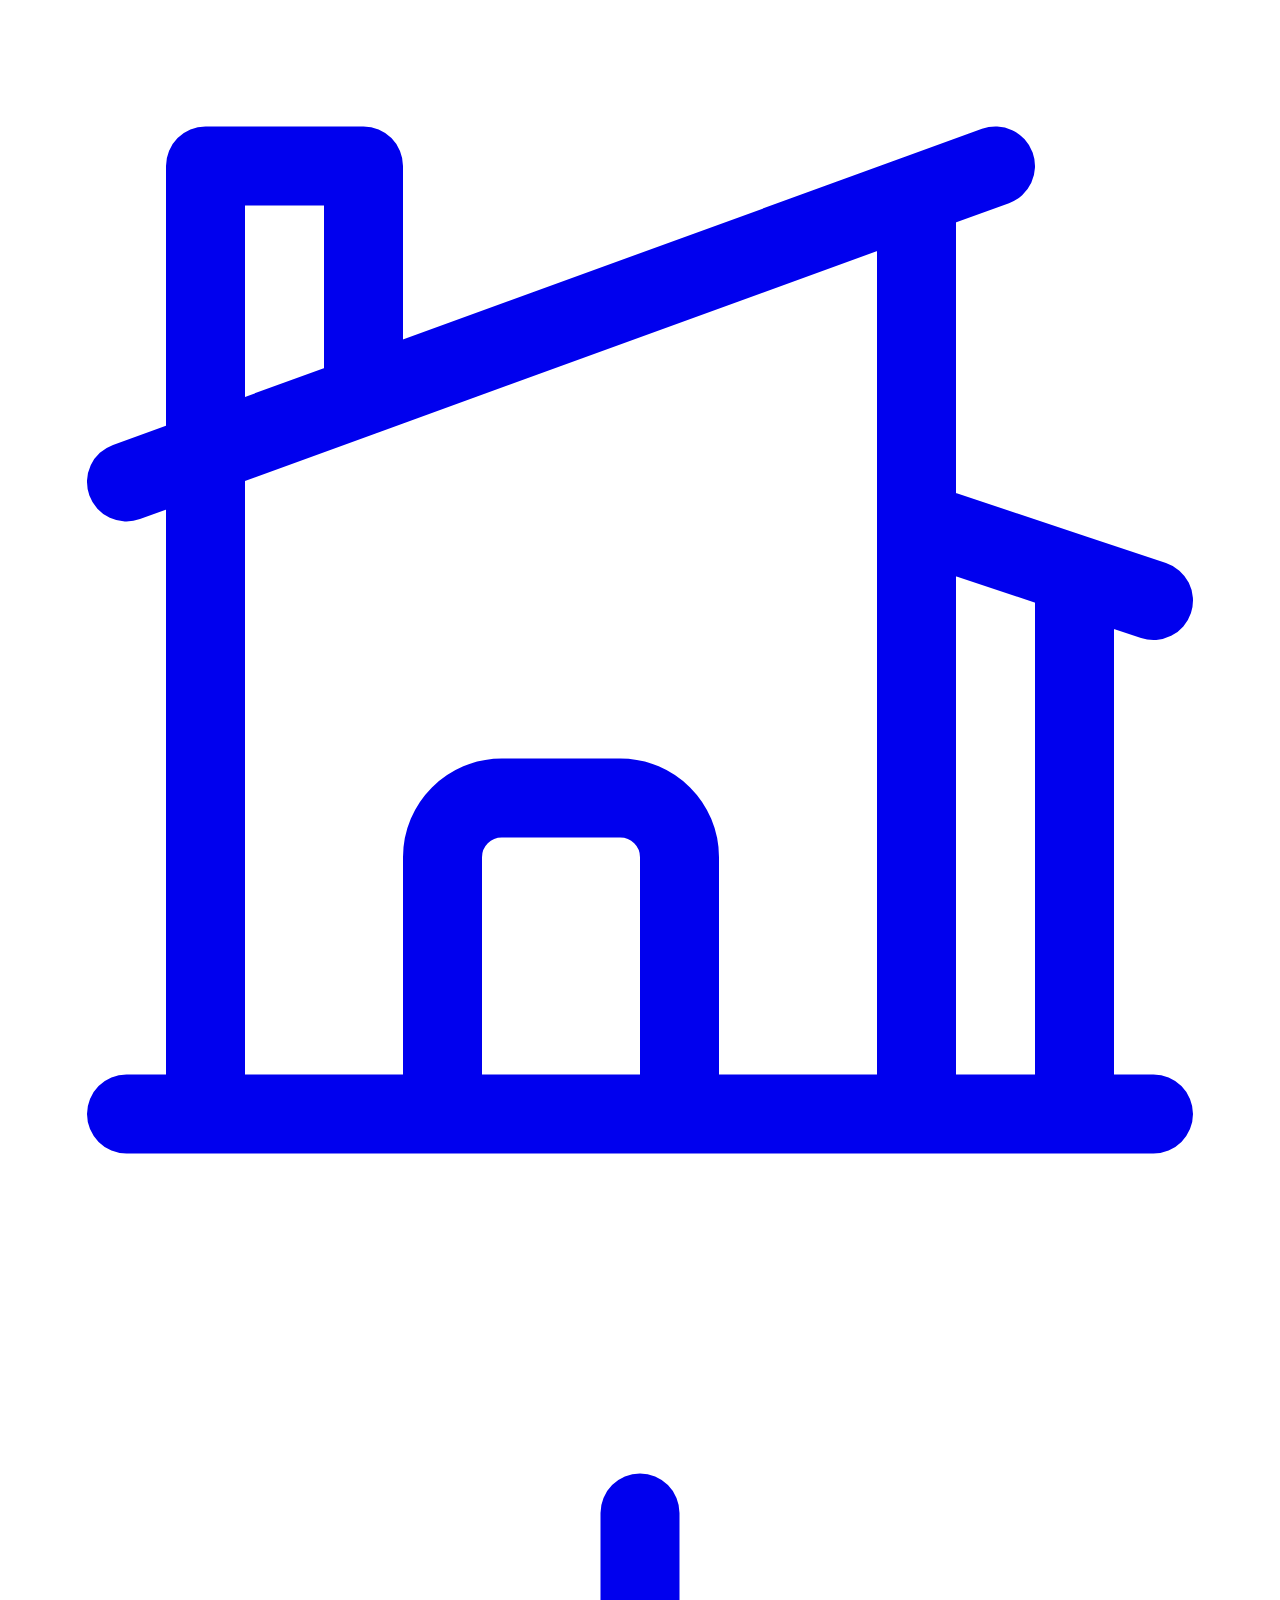
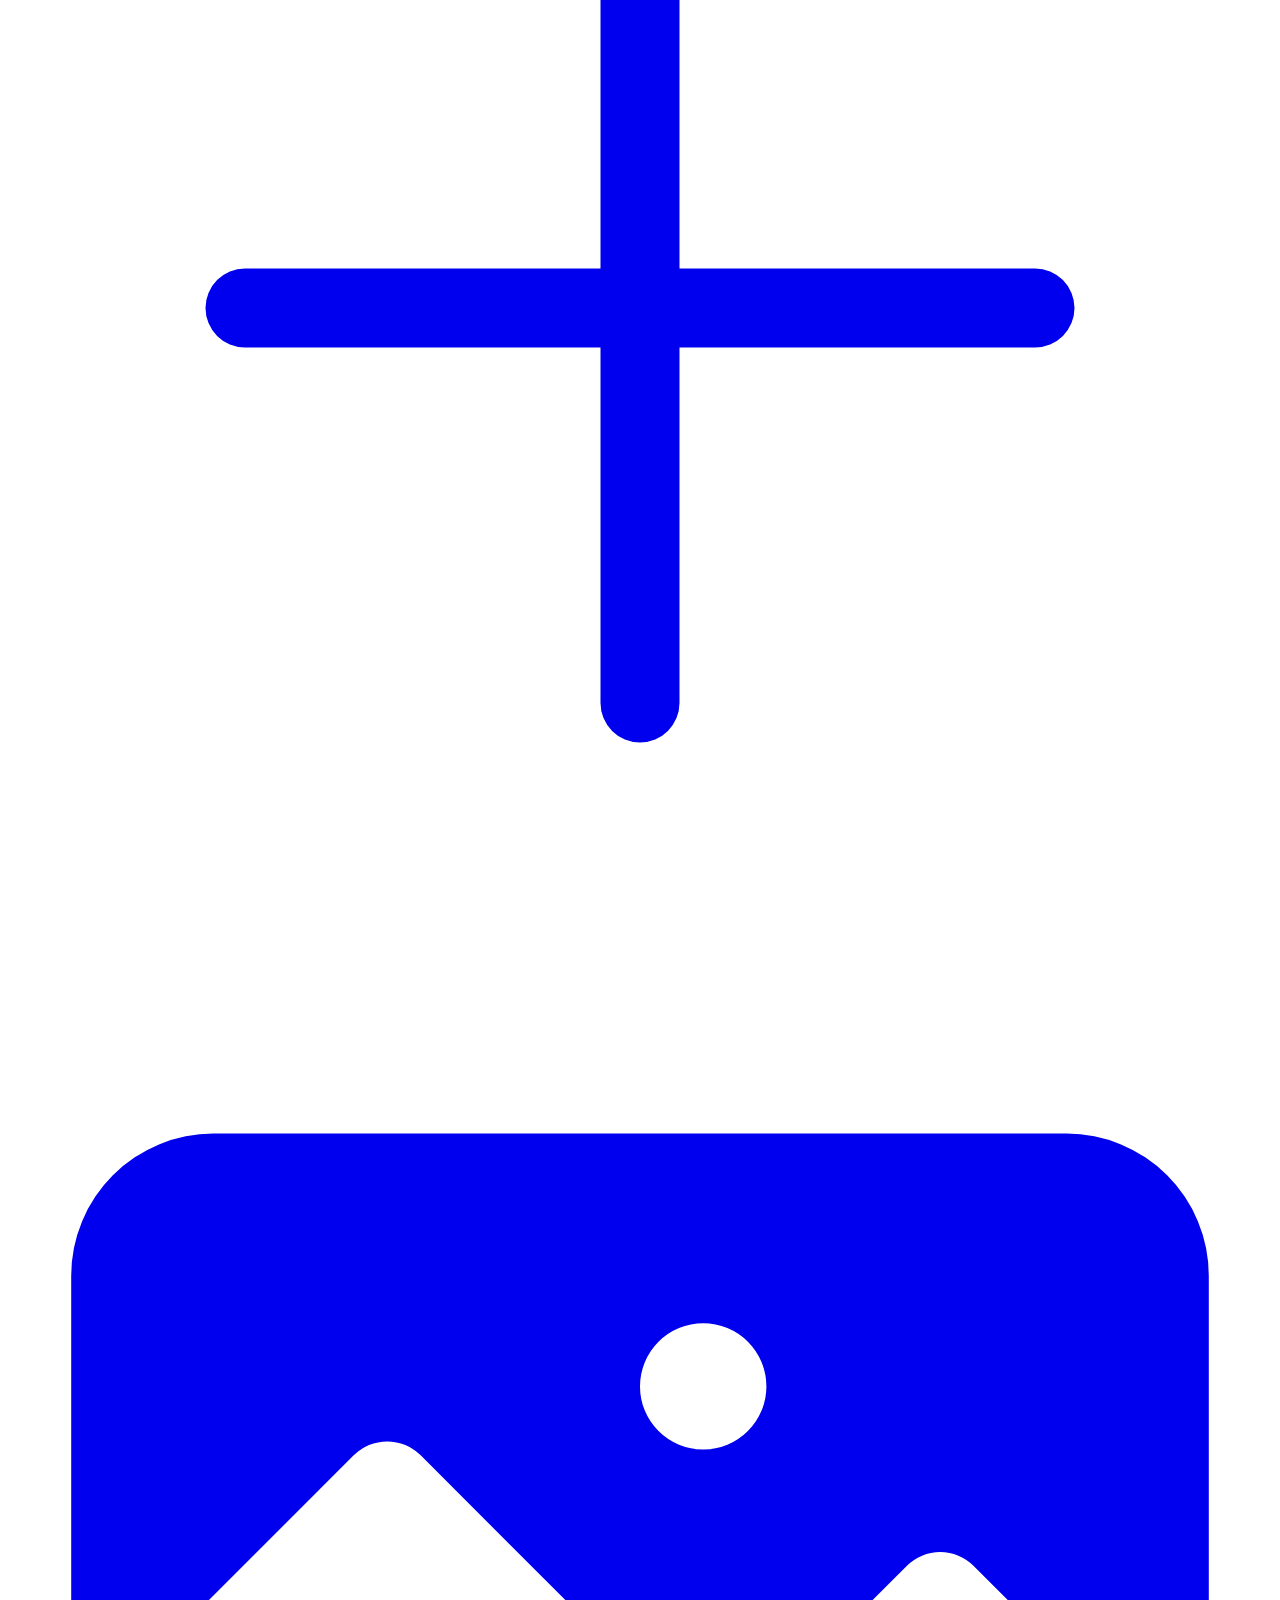
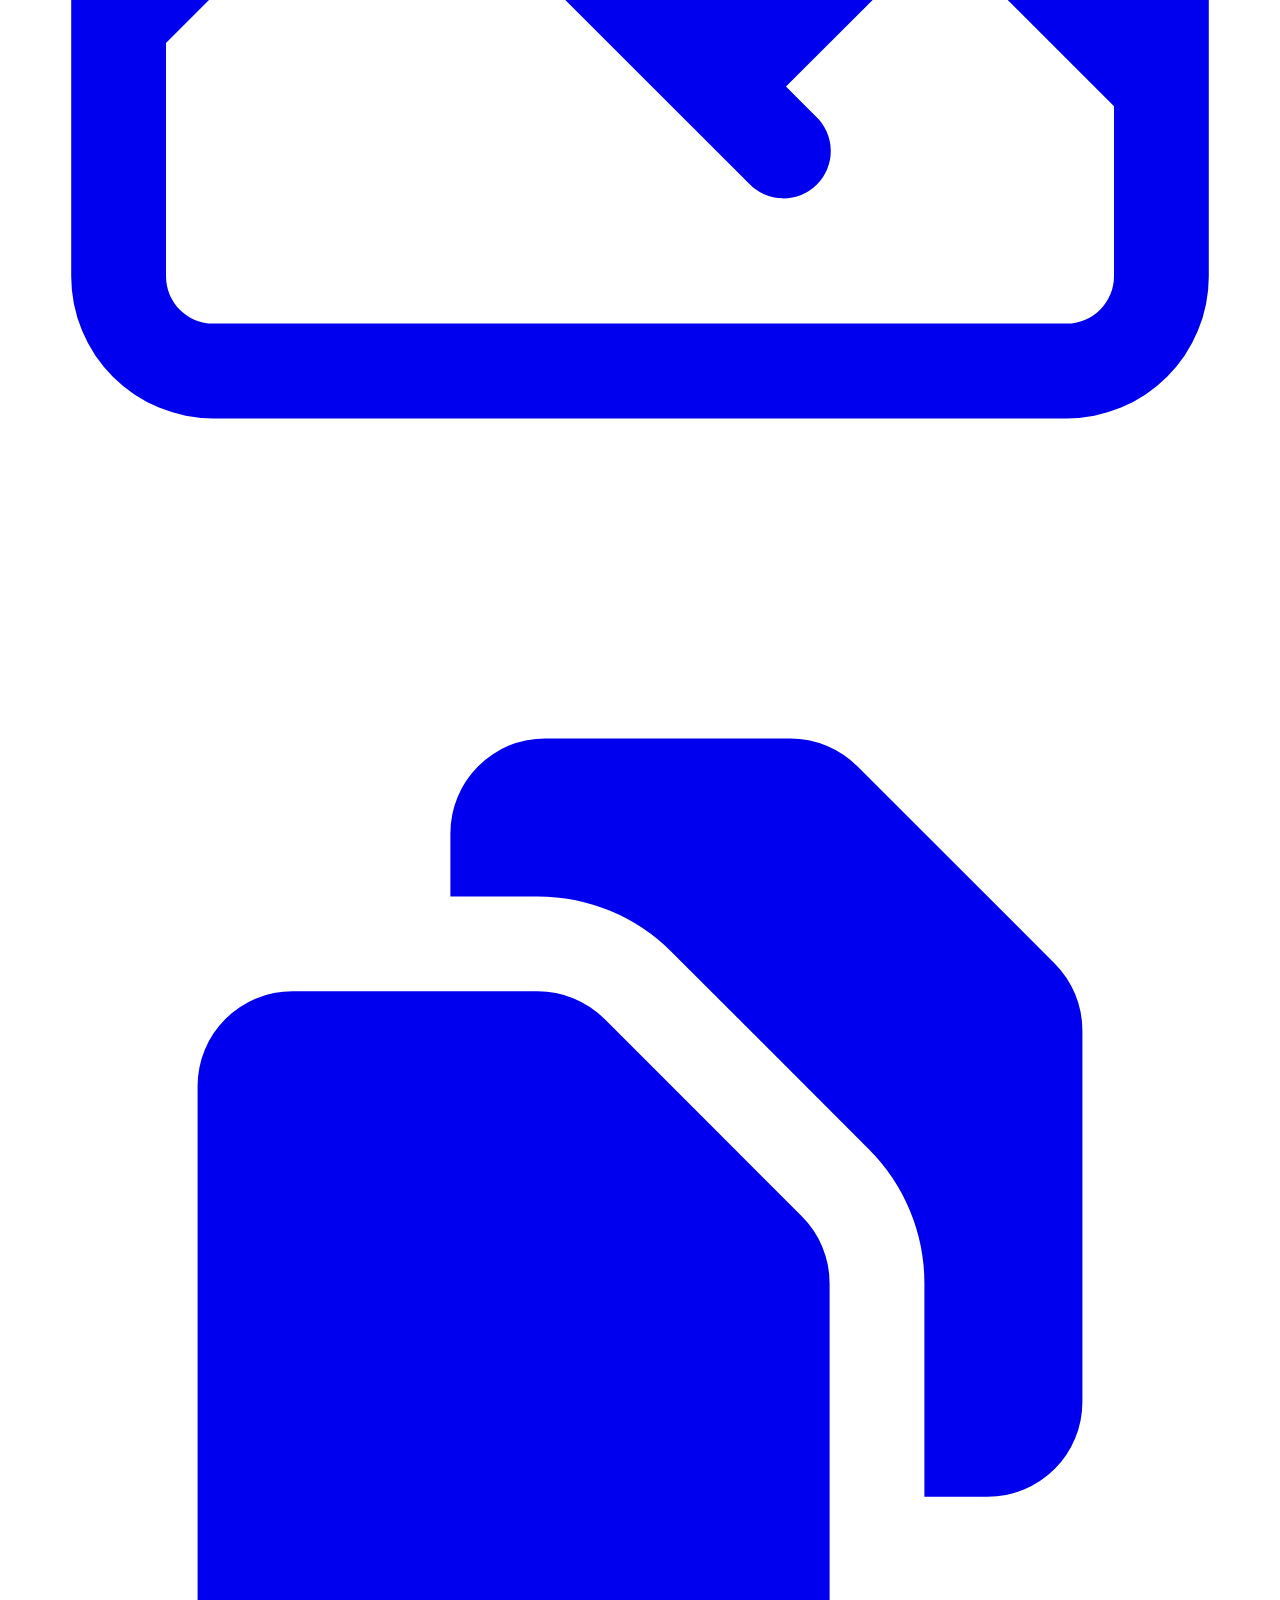
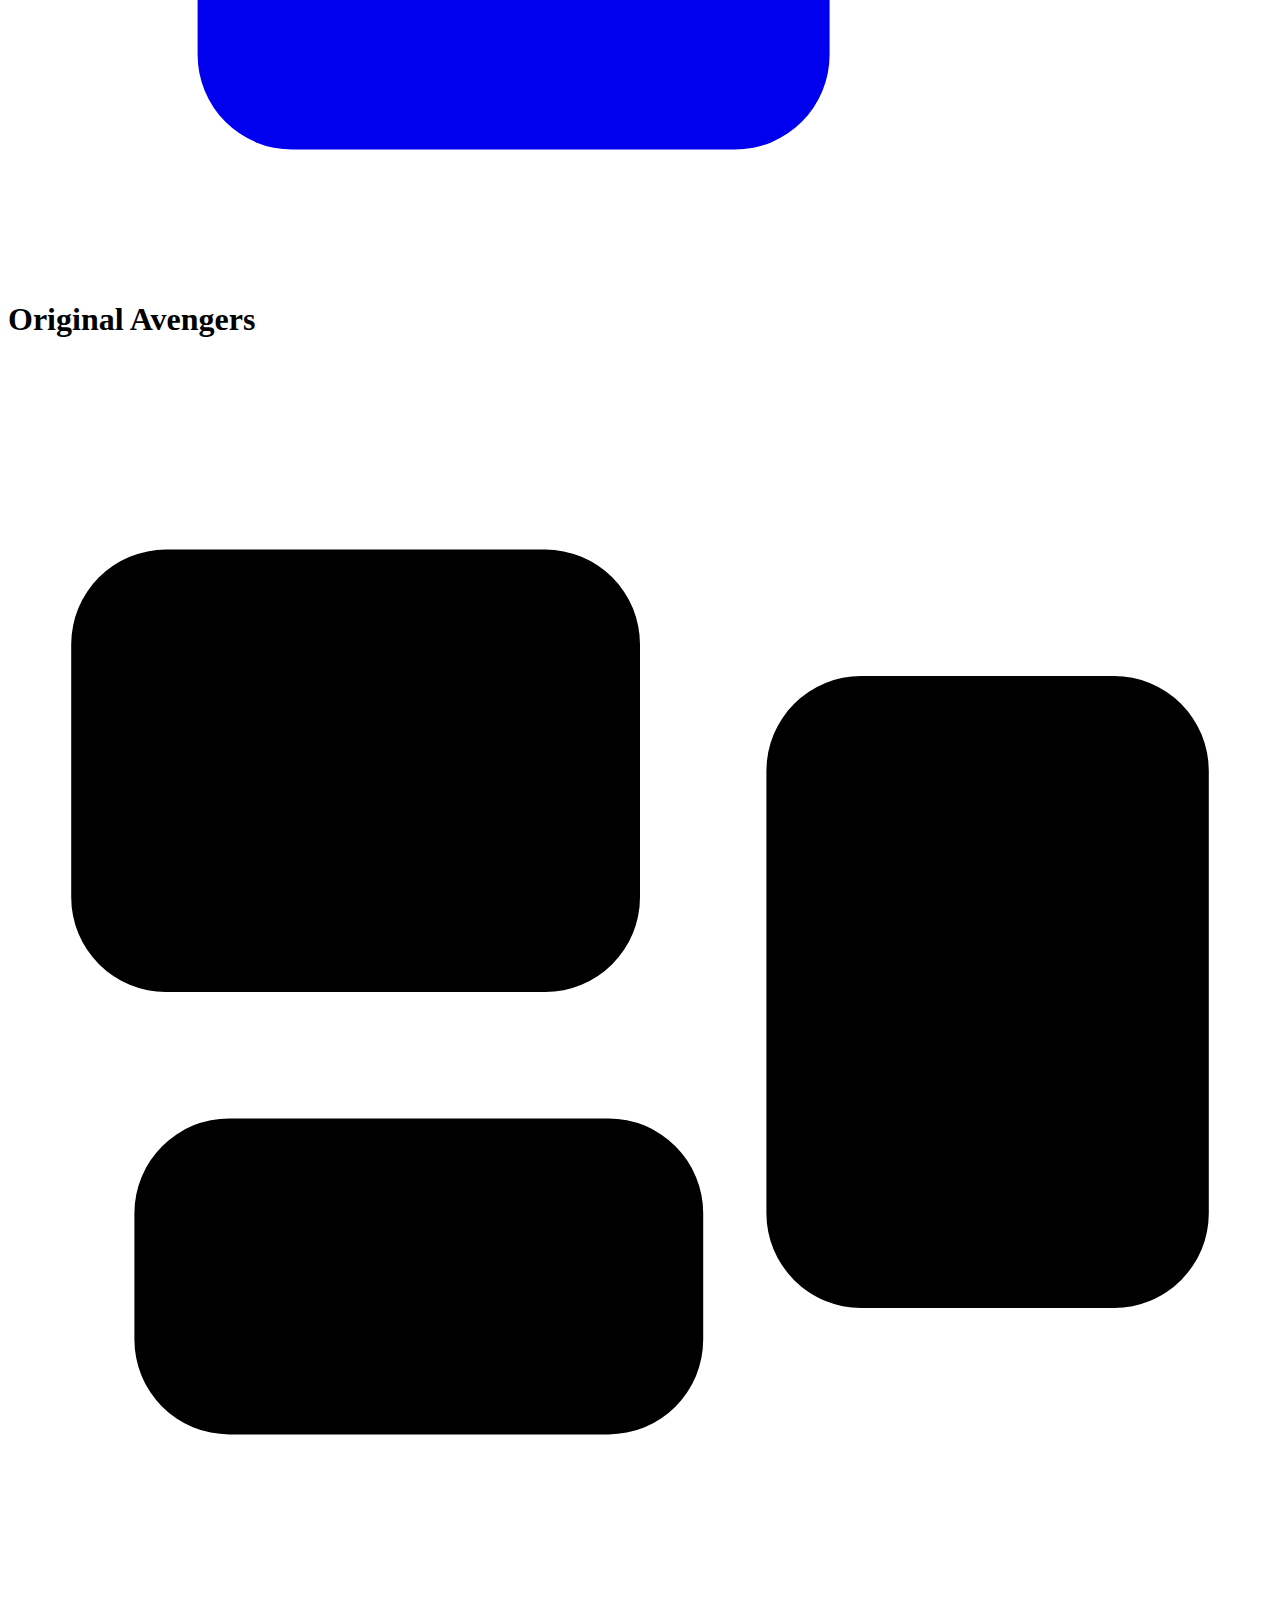
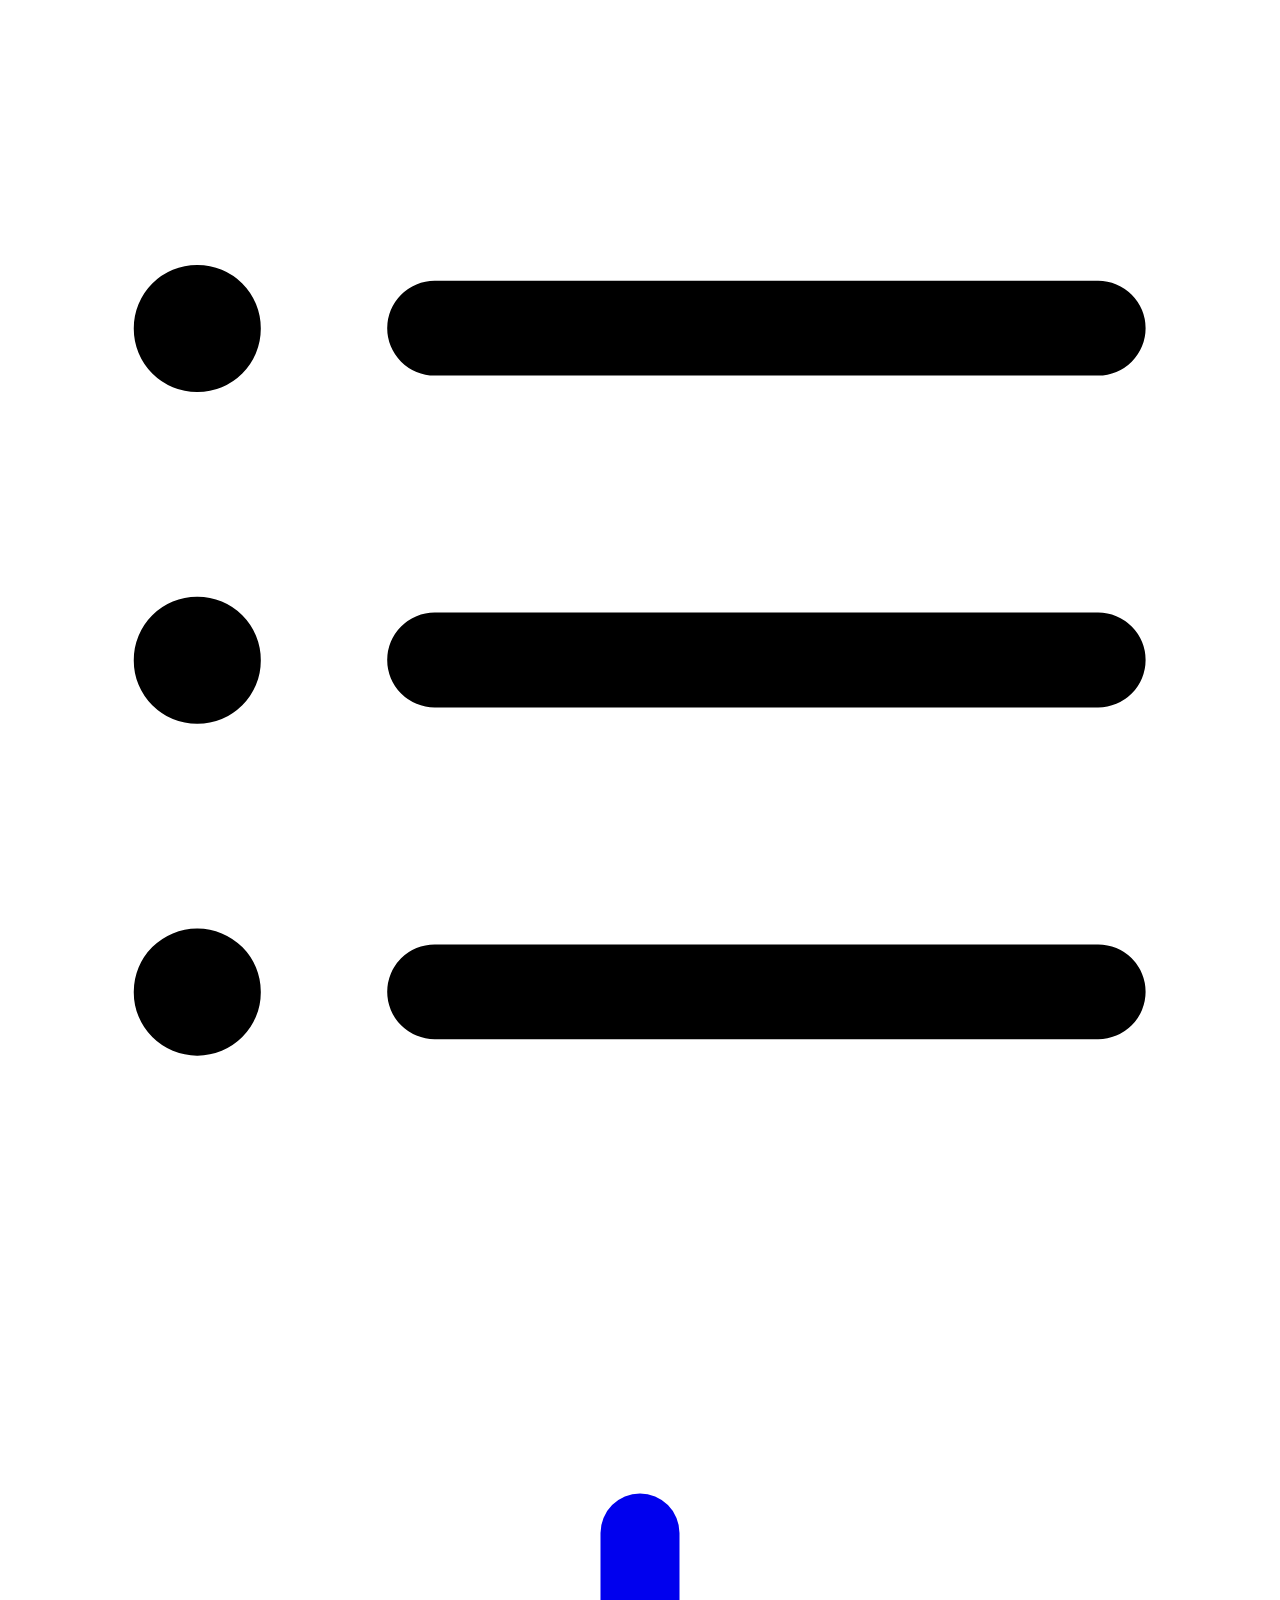
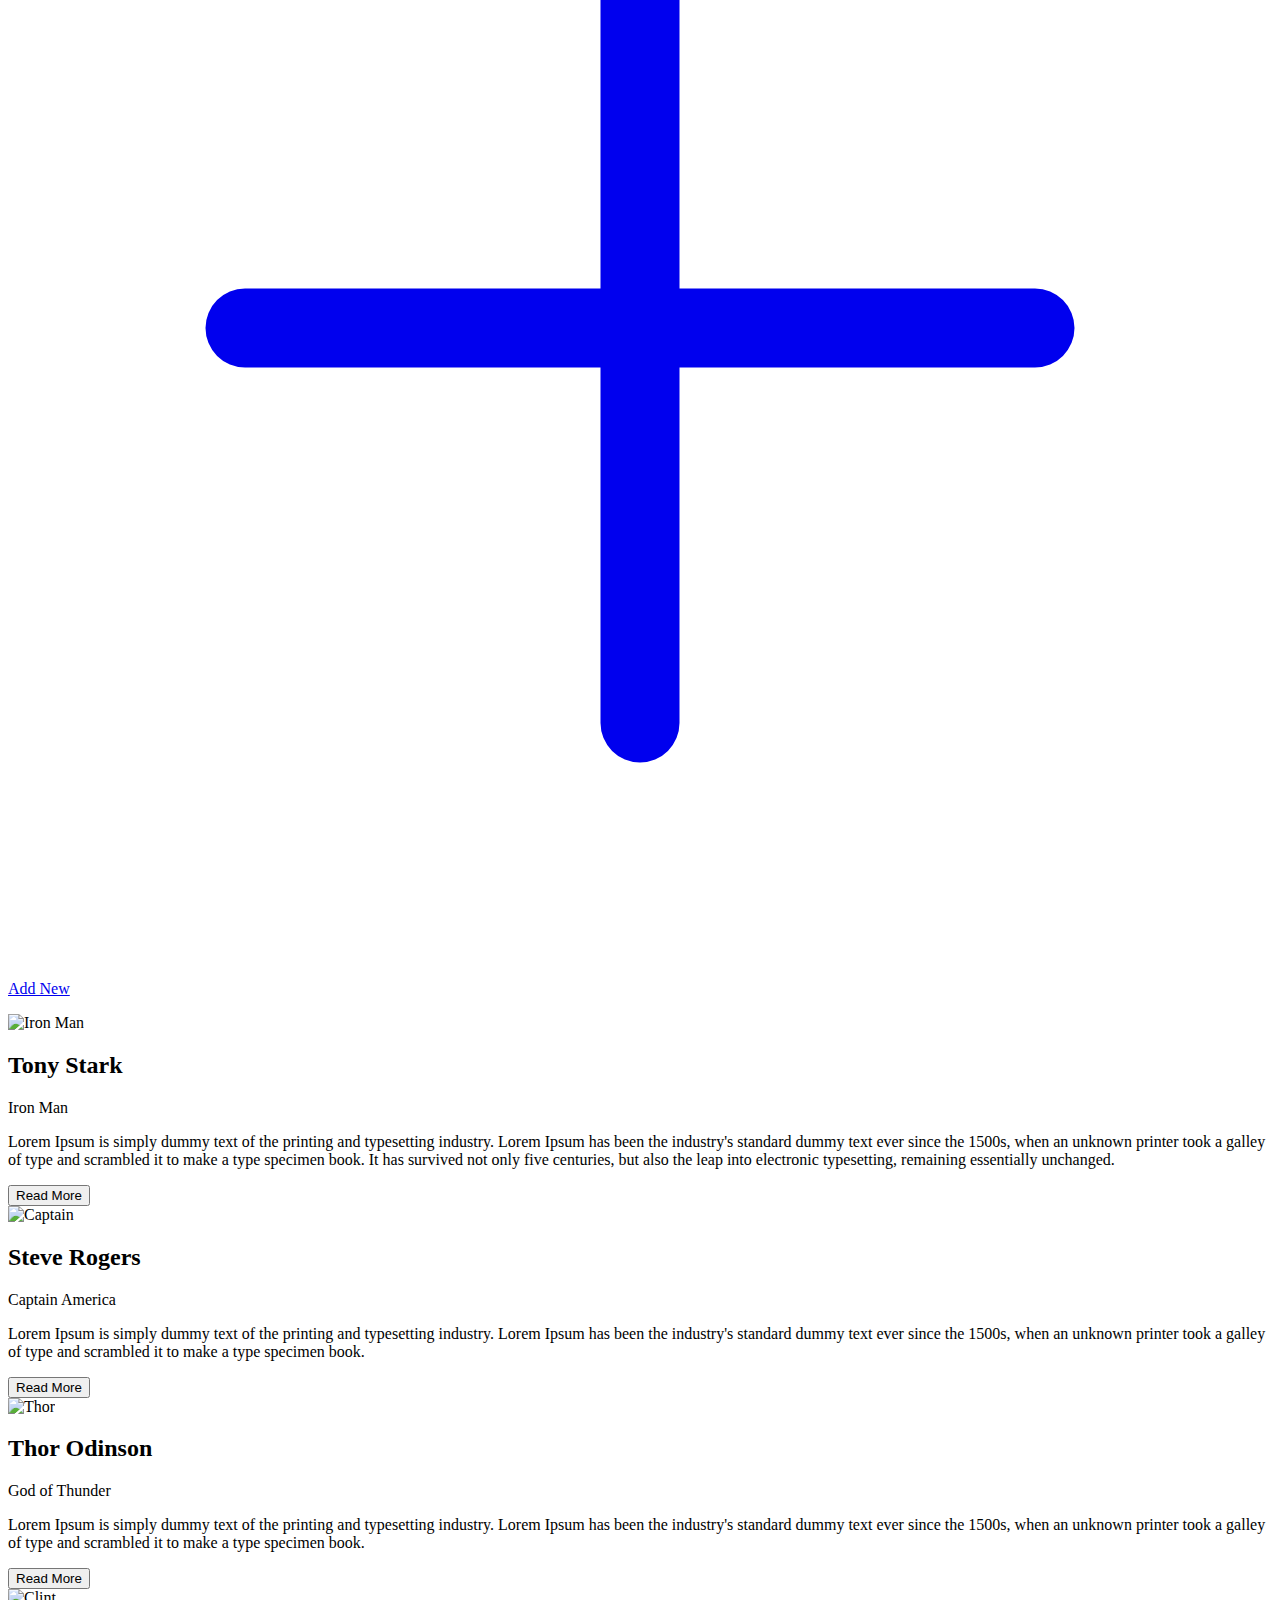
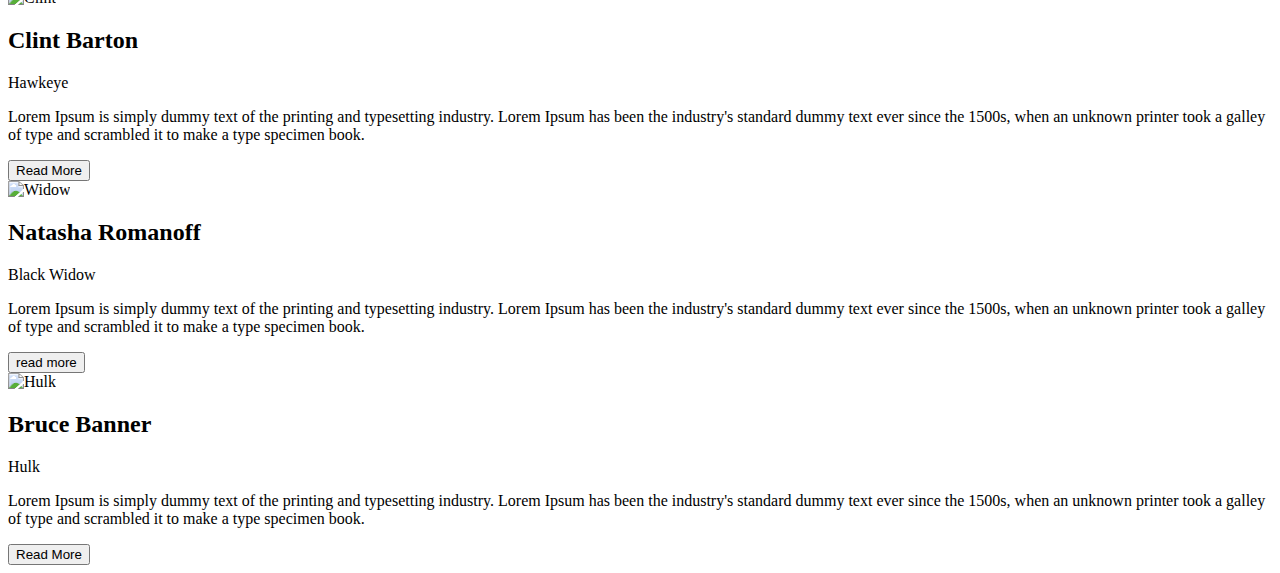
==== index.html @ 7975120a "feat: add grid card list card" ====
<!DOCTYPE html>
<html lang="en">

<head>
    <meta charset="UTF-8">
    <meta http-equiv="X-UA-Compatible" content="IE=edge">
    <meta name="viewport" content="width=device-width, initial-scale=1.0">
    <link rel="stylesheet" href="styles.css">
    <title>Homepage</title>
</head>

<body>
    <div class="home">
        <nav>
            <a href="#">
                <svg fill="none" stroke="currentColor" stroke-width="1.5" viewBox="0 0 24 24" xmlns="http://www.w3.org/2000/svg" aria-hidden="true">
                    <path stroke-linecap="round" stroke-linejoin="round" d="M8.25 21v-4.875c0-.621.504-1.125 1.125-1.125h2.25c.621 0 1.125.504 1.125 1.125V21m0 0h4.5V3.545M12.75 21h7.5V10.75M2.25 21h1.5m18 0h-18M2.25 9l4.5-1.636M18.75 3l-1.5.545m0 6.205l3 1m1.5.5l-1.5-.5M6.75 7.364V3h-3v18m3-13.636l10.5-3.819"></path>
                  </svg>
            </a>
            <a href="#">
                <svg xmlns="http://www.w3.org/2000/svg" fill="none" viewBox="0 0 24 24" stroke-width="1.5"
                    stroke="currentColor">
                    <path stroke-linecap="round" stroke-linejoin="round" d="M12 4.5v15m7.5-7.5h-15" />
                </svg>
            </a>
            <a href="#">
                <svg fill="currentColor" viewBox="0 0 20 20" xmlns="http://www.w3.org/2000/svg" aria-hidden="true">
                    <path clip-rule="evenodd" fill-rule="evenodd" d="M1 5.25A2.25 2.25 0 013.25 3h13.5A2.25 2.25 0 0119 5.25v9.5A2.25 2.25 0 0116.75 17H3.25A2.25 2.25 0 011 14.75v-9.5zm1.5 5.81v3.69c0 .414.336.75.75.75h13.5a.75.75 0 00.75-.75v-2.69l-2.22-2.219a.75.75 0 00-1.06 0l-1.91 1.909.47.47a.75.75 0 11-1.06 1.06L6.53 8.091a.75.75 0 00-1.06 0l-2.97 2.97zM12 7a1 1 0 11-2 0 1 1 0 012 0z"></path>
                  </svg>
            </a>
            <a href="#">
                <svg fill="currentColor" viewBox="0 0 20 20" xmlns="http://www.w3.org/2000/svg" aria-hidden="true">
                    <path d="M7 3.5A1.5 1.5 0 018.5 2h3.879a1.5 1.5 0 011.06.44l3.122 3.12A1.5 1.5 0 0117 6.622V12.5a1.5 1.5 0 01-1.5 1.5h-1v-3.379a3 3 0 00-.879-2.121L10.5 5.379A3 3 0 008.379 4.5H7v-1z"></path>
                    <path d="M4.5 6A1.5 1.5 0 003 7.5v9A1.5 1.5 0 004.5 18h7a1.5 1.5 0 001.5-1.5v-5.879a1.5 1.5 0 00-.44-1.06L9.44 6.439A1.5 1.5 0 008.378 6H4.5z"></path>
                  </svg>
            </a>
        </nav>
        <div class="homeContainer">
            <section class="top">
                <h1>Original Avengers</h1>
                <div class="toggleContainer">
                    <div class="toggleBox toggleActive" id="cardView">
                        <svg fill="currentColor" viewBox="0 0 20 20" xmlns="http://www.w3.org/2000/svg" aria-hidden="true">
                            <path clip-rule="evenodd" fill-rule="evenodd" d="M2.5 3A1.5 1.5 0 001 4.5v4A1.5 1.5 0 002.5 10h6A1.5 1.5 0 0010 8.5v-4A1.5 1.5 0 008.5 3h-6zm11 2A1.5 1.5 0 0012 6.5v7a1.5 1.5 0 001.5 1.5h4a1.5 1.5 0 001.5-1.5v-7A1.5 1.5 0 0017.5 5h-4zm-10 7A1.5 1.5 0 002 13.5v2A1.5 1.5 0 003.5 17h6a1.5 1.5 0 001.5-1.5v-2A1.5 1.5 0 009.5 12h-6z"></path>
                          </svg>
                    </div>
                    <div class="toggleList" id="listView">
                        <svg fill="currentColor" viewBox="0 0 20 20" xmlns="http://www.w3.org/2000/svg" aria-hidden="true">
                            <path clip-rule="evenodd" fill-rule="evenodd" d="M6 4.75A.75.75 0 016.75 4h10.5a.75.75 0 010 1.5H6.75A.75.75 0 016 4.75zM6 10a.75.75 0 01.75-.75h10.5a.75.75 0 010 1.5H6.75A.75.75 0 016 10zm0 5.25a.75.75 0 01.75-.75h10.5a.75.75 0 010 1.5H6.75a.75.75 0 01-.75-.75zM1.99 4.75a1 1 0 011-1H3a1 1 0 011 1v.01a1 1 0 01-1 1h-.01a1 1 0 01-1-1v-.01zM1.99 15.25a1 1 0 011-1H3a1 1 0 011 1v.01a1 1 0 01-1 1h-.01a1 1 0 01-1-1v-.01zM1.99 10a1 1 0 011-1H3a1 1 0 011 1v.01a1 1 0 01-1 1h-.01a1 1 0 01-1-1V10z"></path>
                          </svg>
                    </div>
                </div>
            </section>
            <section class="collection collectionCard" id="collection">
                <div class="addNew">
                    <a href="add.html">
                        <div class="addNewSymbol">
                            <svg xmlns="http://www.w3.org/2000/svg" fill="none" viewBox="0 0 24 24" stroke-width="1.5"
                                stroke="currentColor">
                                <path stroke-linecap="round" stroke-linejoin="round" d="M12 4.5v15m7.5-7.5h-15" />
                            </svg>
                        </div>
                        <p>Add New</p>
                    </a>
                </div>
                <div class="item1 card">
                    <div class="showAtFirst">
                        <div class="charImage">
                            <img src="" alt="Iron Man">
                        </div>
                        <h2 class="name">Tony Stark </h2>
                        <p class="tag">Iron Man</p>
                    </div>
                    <div class="hideAtFirst">
                        <p class="charDescription">Lorem Ipsum is simply dummy text of the printing and typesetting
                            industry.
                            Lorem Ipsum has been
                            the industry's standard dummy text ever since the 1500s, when an unknown printer took a
                            galley
                            of type and scrambled it to make a type specimen book. It has survived not only five
                            centuries, but also the leap into electronic typesetting, remaining essentially unchanged.
                        </p>
                        <div class="buttons">
                            <button>Read More</button>
                        </div>
                    </div>
                </div>
                <div class="item2 card">
                    <div class="showAtFirst">
                        <div class="charImage">
                            <img src="" alt="Captain">
                        </div>
                        <h2 class="name">Steve Rogers</h2>
                        <p class="tag">Captain America</p>
                    </div>
                    <div class="hideAtFirst">
                        <p class="charDescription">Lorem Ipsum is simply dummy text of the printing and typesetting
                            industry.
                            Lorem Ipsum has been
                            the industry's standard dummy text ever since the 1500s, when an unknown printer took a
                            galley
                            of type and scrambled it to make a type specimen book.</p>
                        <div class="buttons">
                            <button>Read More</button>
                        </div>
                    </div>
                </div>
                <div class="item3 card">
                    <div class="showAtFirst">
                        <div class="charImage">
                            <img src="" alt="Thor">
                        </div>
                        <h2 class="name">Thor Odinson</h2>
                        <p class="tag">God of Thunder</p>
                    </div>
                    <div class="hideAtFirst">
                        <p class="charDescription">Lorem Ipsum is simply dummy text of the printing and typesetting
                            industry.
                            Lorem Ipsum has been
                            the industry's standard dummy text ever since the 1500s, when an unknown printer took a
                            galley
                            of type and scrambled it to make a type specimen book.</p>
                        <div class="buttons">
                            <button>Read More</button>
                        </div>
                    </div>
                </div>
                <div class="item4 card">
                    <div class="showAtFirst">
                        <div class="charImage">
                            <img src="" alt="Clint">
                        </div>
                        <h2 class="name">Clint Barton</h2>
                        <p class="tag">Hawkeye</p>
                    </div>
                    <div class="hideAtFirst">
                        <p class="charDescription">Lorem Ipsum is simply dummy text of the printing and typesetting
                            industry.
                            Lorem Ipsum has been
                            the industry's standard dummy text ever since the 1500s, when an unknown printer took a
                            galley
                            of type and scrambled it to make a type specimen book.</p>
                        <div class="buttons">
                            <button>Read More</button>
                        </div>
                    </div>
                </div>
                <div class="item5 card">
                    <div class="showAtFirst">
                        <div class="charImage">
                            <img src="" alt="Widow">
                        </div>
                        <h2 class="name">Natasha Romanoff</h2>
                        <p class="tag">Black Widow</p>
                    </div>
                    <div class="hideAtFirst">
                        <p class="charDescription">Lorem Ipsum is simply dummy text of the printing and typesetting
                            industry.
                            Lorem Ipsum has been
                            the industry's standard dummy text ever since the 1500s, when an unknown printer took a
                            galley
                            of type and scrambled it to make a type specimen book.</p>
                        <div class="buttons">
                            <button>read more</button>
                        </div>
                    </div>
                </div>
                <div class="item6 card">
                    <div class="showAtFirst">
                        <div class="charImage">
                            <img src="" alt="Hulk">
                        </div>
                        <h2 class="name">Bruce Banner</h2>
                        <p class="tag">Hulk</p>
                    </div>
                    <div class="hideAtFirst">
                        <p class="charDescription">Lorem Ipsum is simply dummy text of the printing and typesetting
                            industry.
                            Lorem Ipsum has been
                            the industry's standard dummy text ever since the 1500s, when an unknown printer took a
                            galley
                            of type and scrambled it to make a type specimen book.</p>
                        <div class="buttons">
                            <button>Read More</button>
                        </div>
                    </div>
                </div>
            </section>
        </div>

        <script src="index.js"></script>
    </div>
</body>

</html>
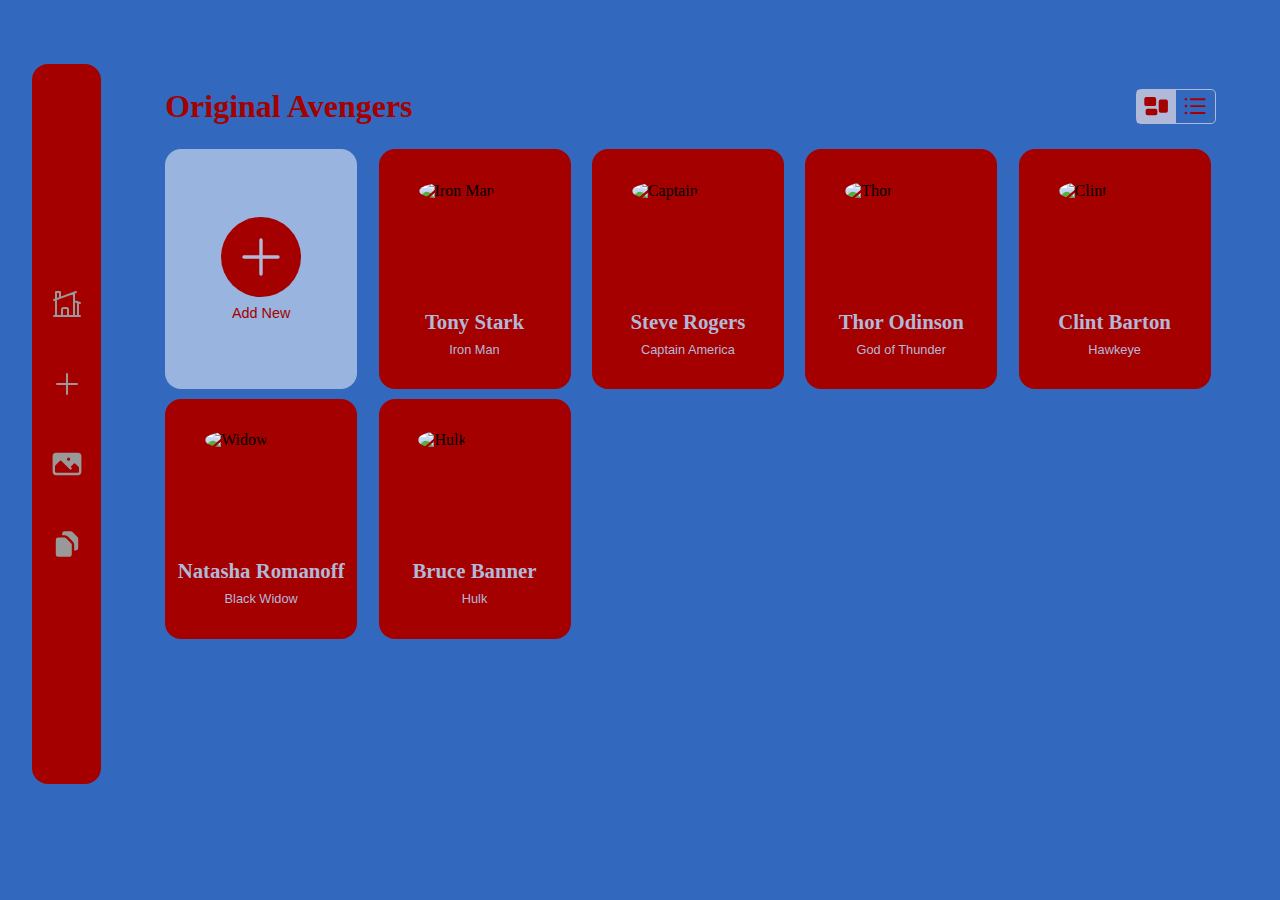
==== commit 2fde1bf0: "chore:change path to js and css creating new folders" ====
--- a/index.html
+++ b/index.html
@@ -5,7 +5,8 @@
     <meta charset="UTF-8">
     <meta http-equiv="X-UA-Compatible" content="IE=edge">
     <meta name="viewport" content="width=device-width, initial-scale=1.0">
-    <link rel="stylesheet" href="styles.css">
+    <link rel="stylesheet" href="css/homepage.css">
+    <link rel="icon" type="con" href="icon.ico">
     <title>Homepage</title>
 </head>
 
@@ -188,7 +189,7 @@
             </section>
         </div>
 
-        <script src="index.js"></script>
+        <script src="js/index.js"></script>
     </div>
 </body>
 
--- a/css/homepage.css
+++ b/css/homepage.css
@@ -0,0 +1,392 @@
+* {
+    margin: 0;
+    padding: 0;
+    box-sizing: border-box;
+}
+
+body {
+    max-height: 100vh;
+    max-width: 100%;
+    background: #3268bd;
+    font-family:'Times New Roman', Times, serif;
+}
+
+.home {
+    display: flex;
+    flex-direction: row;
+    gap: 4rem;
+    margin: 4rem 2rem;
+    max-height: 100vh;
+}
+
+nav {
+    height: 80vh;
+    width: 5rem;
+    background-color: #a50000;
+    display: flex;
+    flex-direction: column;
+    justify-content: center;
+    align-items: center;
+    gap: 2rem;
+    border: 0px solid #1A2036;
+    border-radius: 1rem;
+
+}
+
+nav a {
+    width: 3rem;
+    display: flex;
+    align-items: center;
+    border: 0px solid;
+    border-radius: 0.5rem;
+}
+
+nav a:hover {
+    background-color: #fff;
+}
+
+nav a:hover svg {
+    color: #999999;
+}
+
+.pointerDescription {
+    visibility: hidden;
+}
+
+nav svg {
+    color: #999999;
+    height: 100%;
+    width: 100%;
+    padding: 0.5rem;
+
+}
+
+.homeContainer {
+    width: 100%;
+    margin-right: 2rem;
+}
+
+.top {
+    margin-top: 1.5rem;
+    display: flex;
+    flex-direction: row;
+    align-items: center;
+    justify-content: space-between;
+    width: 100%;
+}
+
+.top h1 {
+    color: #a50000;
+    font-size: 2rem;
+}
+
+.toggleContainer {
+    width: 5rem;
+    display: flex;
+    flex-direction: row;
+    border: 1px solid #B1B9D8;
+    border-radius: 0.3rem;
+}
+
+.toggleContainer svg {
+    color: #B1B9D8;
+    width: 100%;
+}
+
+.toggleContainer>div {
+    display: flex;
+    align-items: center;
+    width: 2.5rem;
+    padding: 0.2rem 0.4rem;
+}
+
+
+.toggleActive {
+    background-color: #B1B9D8;
+}
+
+.toggleContainer svg {
+    color: #a50000;
+}
+
+.collection {
+    margin-top: 1.5rem;
+    overflow: scroll;
+}
+
+/* different styles for card and list view */
+
+.collectionCard {
+    display: grid;
+    grid-template-columns: repeat(5, 1fr);
+    gap: 1rem;
+    row-gap: 0.6rem;
+}
+
+.collectionList {
+    display: flex;
+    flex-direction: column;
+    gap: 0.6rem;
+
+}
+
+.collectionList>div {
+    height: 5rem;
+    width: 100%;
+    border: 0px solid;
+    border-radius: 1rem;
+}
+
+.collectionCard>div {
+    height: 15rem;
+    width: 12rem;
+    border: 0px solid;
+    border-radius: 1rem;
+}
+
+.collectionCard .addNew {
+    background-color: rgba(255, 255, 255, 0.5);
+    display: flex;
+    flex-direction: column;
+    justify-content: center;
+    align-items: center;
+    gap: 0.5rem;
+}
+
+.collectionList .addNew {
+    background-color: rgba(255, 255, 255, 0.5);
+    display: flex;
+    flex-direction: row;
+    justify-content: start;
+    align-items: center;
+    padding-left: 1rem;
+}
+
+.collectionCard .addNew a {
+    display: flex;
+    flex-direction: column;
+    justify-content: center;
+    align-items: center;
+    gap: 0.5rem;
+    text-decoration: none;
+}
+
+.collectionCard .addNewSymbol {
+    width: 5rem;
+    height: 5rem;
+    background-color: #a50000;
+    border: 0px solid;
+    border-radius: 50%;
+}
+
+.collectionCard .addNewSymbol svg {
+    padding: 0.8rem;
+    height: 100%;
+    color: #B1B9D8;
+    width: 100%;
+}
+
+.collectionCard .addNewSymbol svg:hover {
+    transform: scale(1.2) ease-in;
+}
+
+.collectionCard .addNew p {
+    font-size: 0.9rem;
+    font-family: sans-serif;
+    color: #a50000;
+}
+
+.collectionList .addNew a {
+    display: flex;
+    flex-direction: row;
+    justify-content: start;
+    align-items: center;
+    text-decoration: none;
+    gap: 1rem;
+}
+
+.collectionList .addNewSymbol {
+    width: 3.5rem;
+    height: 3.5rem;
+    background-color: #a50000;
+    border: 0px solid;
+    border-radius: 50%;
+}
+
+.collectionList .addNewSymbol svg {
+    padding: 0.8rem;
+    height: 100%;
+    color: #B1B9D8;
+    width: 100%;
+}
+
+.collectionList .addNewSymbol svg:hover {
+    transform: scale(1.2) ease-in;
+}
+
+.collectionList .addNew p {
+    font-size: 0.9rem;
+    font-family: sans-serif;
+    color: #a50000;
+}
+
+.collectionCard .card {
+    background-color: #a50000;
+    display: flex;
+    flex-direction: column;
+    justify-content: center;
+    align-items: center;
+}
+
+.collectionList .card {
+    background-color: #a50000;
+    display: flex;
+    flex-direction: row;
+    justify-content: flex-start;
+    align-items: center;
+}
+
+.item1:hover {
+    background-image: url('');
+    background-size: cover;
+    background-repeat: no-repeat;
+
+}
+
+.item2:hover {
+    background-image: url('');
+    background-size: cover;
+    background-repeat: no-repeat;
+
+}
+
+.item3:hover {
+    background-image: url('');
+    background-size: cover;
+    background-repeat: no-repeat;
+
+}
+
+.item4:hover {
+    background-image: url('');
+    background-size: cover;
+    background-repeat: no-repeat;
+
+}
+
+.item5:hover {
+    background-image: url('');
+    background-size: cover;
+    background-repeat: no-repeat;
+
+}
+
+.item6:hover {
+    background-image: url('');
+    background-size: cover;
+    background-repeat: no-repeat;
+
+}
+
+.card:hover .showAtFirst {
+    display: none;
+}
+
+.card:hover .hideAtFirst {
+
+    display: flex;
+    flex-direction: column;
+    justify-content: center;
+    align-items: flex-centre;
+}
+
+.collectionCard .showAtFirst {
+    display: flex;
+    flex-direction: column;
+    justify-content: center;
+    align-items: center;
+}
+
+.collectionList .showAtFirst {
+    width: 100%;
+    display: flex;
+    flex-direction: row;
+    justify-content: flex-start;
+    align-items: center;
+    gap: 1rem;
+    padding-left: 1rem;
+}
+
+.collectionCard .charImage {
+    width: 7rem;
+    height: 7rem;
+}
+
+.collectionList .charImage {
+    width: 3.5rem;
+    height: 3.5rem;
+}
+
+.name {
+    margin-top: 1rem;
+    color: #B1B9D8;
+    font-size: 1.3rem;
+}
+
+.tag {
+    margin-top: 0.5rem;
+    color: #B1B9D8;
+    font-family: sans-serif;
+    font-size: 0.8rem;
+}
+
+.charImage img {
+    width: 100%;
+    height: 100%;
+    border: 0px solid;
+    border-radius: 50%;
+    overflow: hidden;
+}
+
+.collectionCard .hideAtFirst {
+    display: none;
+    font-size: 0.8rem;
+    background-color: rgba(16, 16, 16, 0.3);
+    height: 100%;
+    width: 100%;
+    border-radius: 1rem;
+    padding: 0.5rem;
+}
+
+.collectionList .hideAtFirst {
+    display: none;
+    font-size: 0.8rem;
+    background-color: rgba(16, 16, 16, 0.3);
+    height: 100%;
+    width: 100%;
+    border-radius: 1rem;
+    padding: 0.5rem 1rem;
+
+}
+
+.buttons {
+    margin-top: 1rem;
+}
+
+.buttons button {
+    border: 1px solid #a57c7c;
+    border-radius: 5px;
+    font-size: 0.5rem;
+    padding: 0.2rem;
+    cursor: pointer;
+    color: #fff;
+    background-color: #a50000;
+    margin-right: 0.5rem;
+}
+
+.charDescription {
+    font-size: 0.5rem;
+    color: #fff;
+    font-family: sans-serif;
+    line-height: 0.8rem;
+}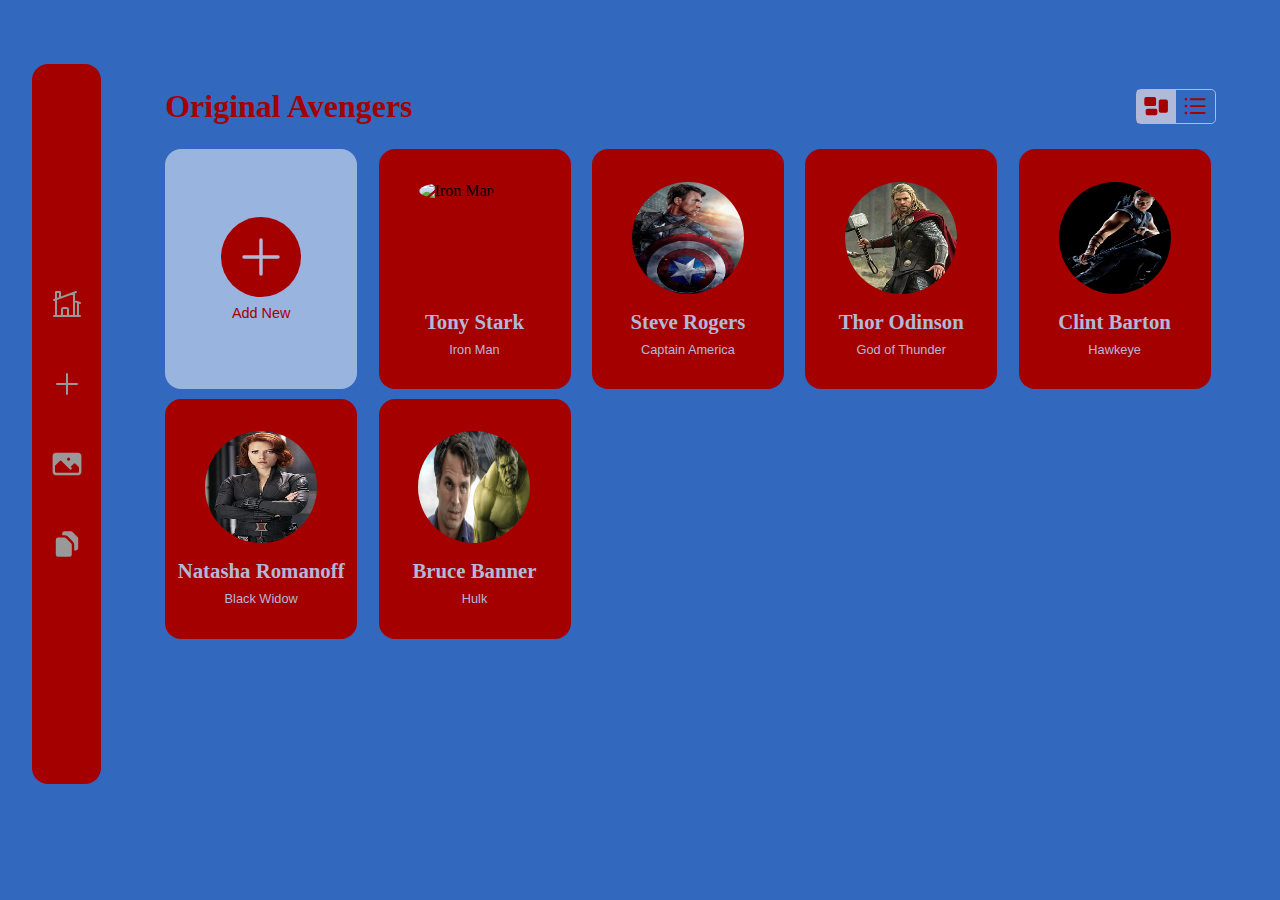
==== commit 6bfea518: "feat:add active class for active page" ====
--- a/index.html
+++ b/index.html
@@ -13,23 +13,23 @@
 <body>
     <div class="home">
         <nav>
-            <a href="#">
+            <a href="index.html" class="active">
                 <svg fill="none" stroke="currentColor" stroke-width="1.5" viewBox="0 0 24 24" xmlns="http://www.w3.org/2000/svg" aria-hidden="true">
                     <path stroke-linecap="round" stroke-linejoin="round" d="M8.25 21v-4.875c0-.621.504-1.125 1.125-1.125h2.25c.621 0 1.125.504 1.125 1.125V21m0 0h4.5V3.545M12.75 21h7.5V10.75M2.25 21h1.5m18 0h-18M2.25 9l4.5-1.636M18.75 3l-1.5.545m0 6.205l3 1m1.5.5l-1.5-.5M6.75 7.364V3h-3v18m3-13.636l10.5-3.819"></path>
                   </svg>
             </a>
-            <a href="#">
+            <a href="addpage.html">
                 <svg xmlns="http://www.w3.org/2000/svg" fill="none" viewBox="0 0 24 24" stroke-width="1.5"
                     stroke="currentColor">
                     <path stroke-linecap="round" stroke-linejoin="round" d="M12 4.5v15m7.5-7.5h-15" />
                 </svg>
             </a>
-            <a href="#">
+            <a href="gallery.html">
                 <svg fill="currentColor" viewBox="0 0 20 20" xmlns="http://www.w3.org/2000/svg" aria-hidden="true">
                     <path clip-rule="evenodd" fill-rule="evenodd" d="M1 5.25A2.25 2.25 0 013.25 3h13.5A2.25 2.25 0 0119 5.25v9.5A2.25 2.25 0 0116.75 17H3.25A2.25 2.25 0 011 14.75v-9.5zm1.5 5.81v3.69c0 .414.336.75.75.75h13.5a.75.75 0 00.75-.75v-2.69l-2.22-2.219a.75.75 0 00-1.06 0l-1.91 1.909.47.47a.75.75 0 11-1.06 1.06L6.53 8.091a.75.75 0 00-1.06 0l-2.97 2.97zM12 7a1 1 0 11-2 0 1 1 0 012 0z"></path>
                   </svg>
             </a>
-            <a href="#">
+            <a href="analytics.html">
                 <svg fill="currentColor" viewBox="0 0 20 20" xmlns="http://www.w3.org/2000/svg" aria-hidden="true">
                     <path d="M7 3.5A1.5 1.5 0 018.5 2h3.879a1.5 1.5 0 011.06.44l3.122 3.12A1.5 1.5 0 0117 6.622V12.5a1.5 1.5 0 01-1.5 1.5h-1v-3.379a3 3 0 00-.879-2.121L10.5 5.379A3 3 0 008.379 4.5H7v-1z"></path>
                     <path d="M4.5 6A1.5 1.5 0 003 7.5v9A1.5 1.5 0 004.5 18h7a1.5 1.5 0 001.5-1.5v-5.879a1.5 1.5 0 00-.44-1.06L9.44 6.439A1.5 1.5 0 008.378 6H4.5z"></path>
@@ -67,7 +67,7 @@
                 <div class="item1 card">
                     <div class="showAtFirst">
                         <div class="charImage">
-                            <img src="" alt="Iron Man">
+                            <img src="images/ironman" alt="Iron Man">
                         </div>
                         <h2 class="name">Tony Stark </h2>
                         <p class="tag">Iron Man</p>
@@ -89,7 +89,7 @@
                 <div class="item2 card">
                     <div class="showAtFirst">
                         <div class="charImage">
-                            <img src="" alt="Captain">
+                            <img src="images/captain.jpg" alt="Captain">
                         </div>
                         <h2 class="name">Steve Rogers</h2>
                         <p class="tag">Captain America</p>
@@ -109,7 +109,7 @@
                 <div class="item3 card">
                     <div class="showAtFirst">
                         <div class="charImage">
-                            <img src="" alt="Thor">
+                            <img src="images/thor.jpg" alt="Thor">
                         </div>
                         <h2 class="name">Thor Odinson</h2>
                         <p class="tag">God of Thunder</p>
@@ -129,7 +129,7 @@
                 <div class="item4 card">
                     <div class="showAtFirst">
                         <div class="charImage">
-                            <img src="" alt="Clint">
+                            <img src="images/hawkeye.jpg" alt="Clint">
                         </div>
                         <h2 class="name">Clint Barton</h2>
                         <p class="tag">Hawkeye</p>
@@ -149,7 +149,7 @@
                 <div class="item5 card">
                     <div class="showAtFirst">
                         <div class="charImage">
-                            <img src="" alt="Widow">
+                            <img src="images/blackwidow.jpg" alt="Widow">
                         </div>
                         <h2 class="name">Natasha Romanoff</h2>
                         <p class="tag">Black Widow</p>
@@ -169,7 +169,7 @@
                 <div class="item6 card">
                     <div class="showAtFirst">
                         <div class="charImage">
-                            <img src="" alt="Hulk">
+                            <img src="images/hulk.jpg" alt="Hulk">
                         </div>
                         <h2 class="name">Bruce Banner</h2>
                         <p class="tag">Hulk</p>
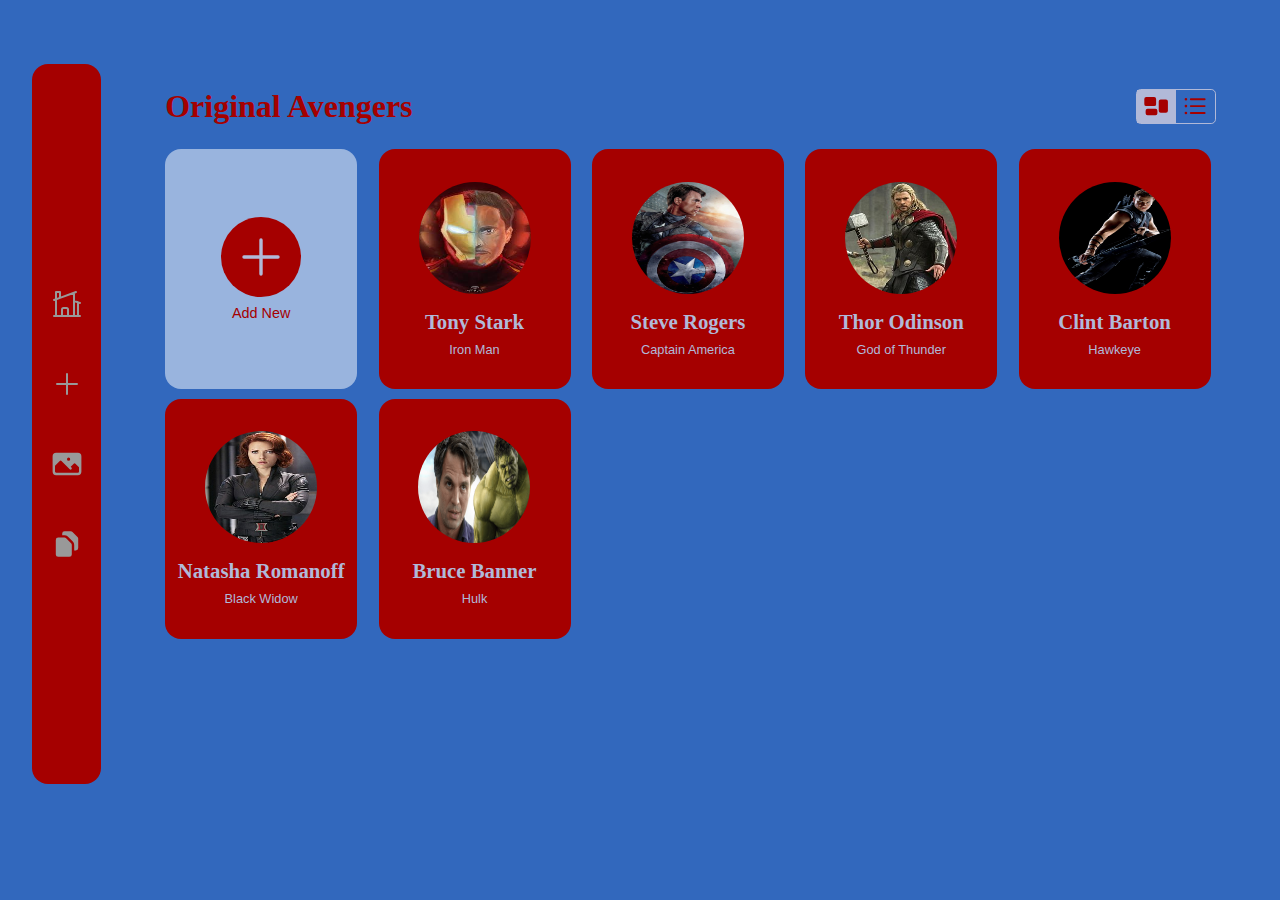
==== commit cc46c859: "chore:change extension for image tag" ====
--- a/index.html
+++ b/index.html
@@ -67,7 +67,7 @@
                 <div class="item1 card">
                     <div class="showAtFirst">
                         <div class="charImage">
-                            <img src="images/ironman" alt="Iron Man">
+                            <img src="images/ironman.jpg" alt="Iron Man">
                         </div>
                         <h2 class="name">Tony Stark </h2>
                         <p class="tag">Iron Man</p>
